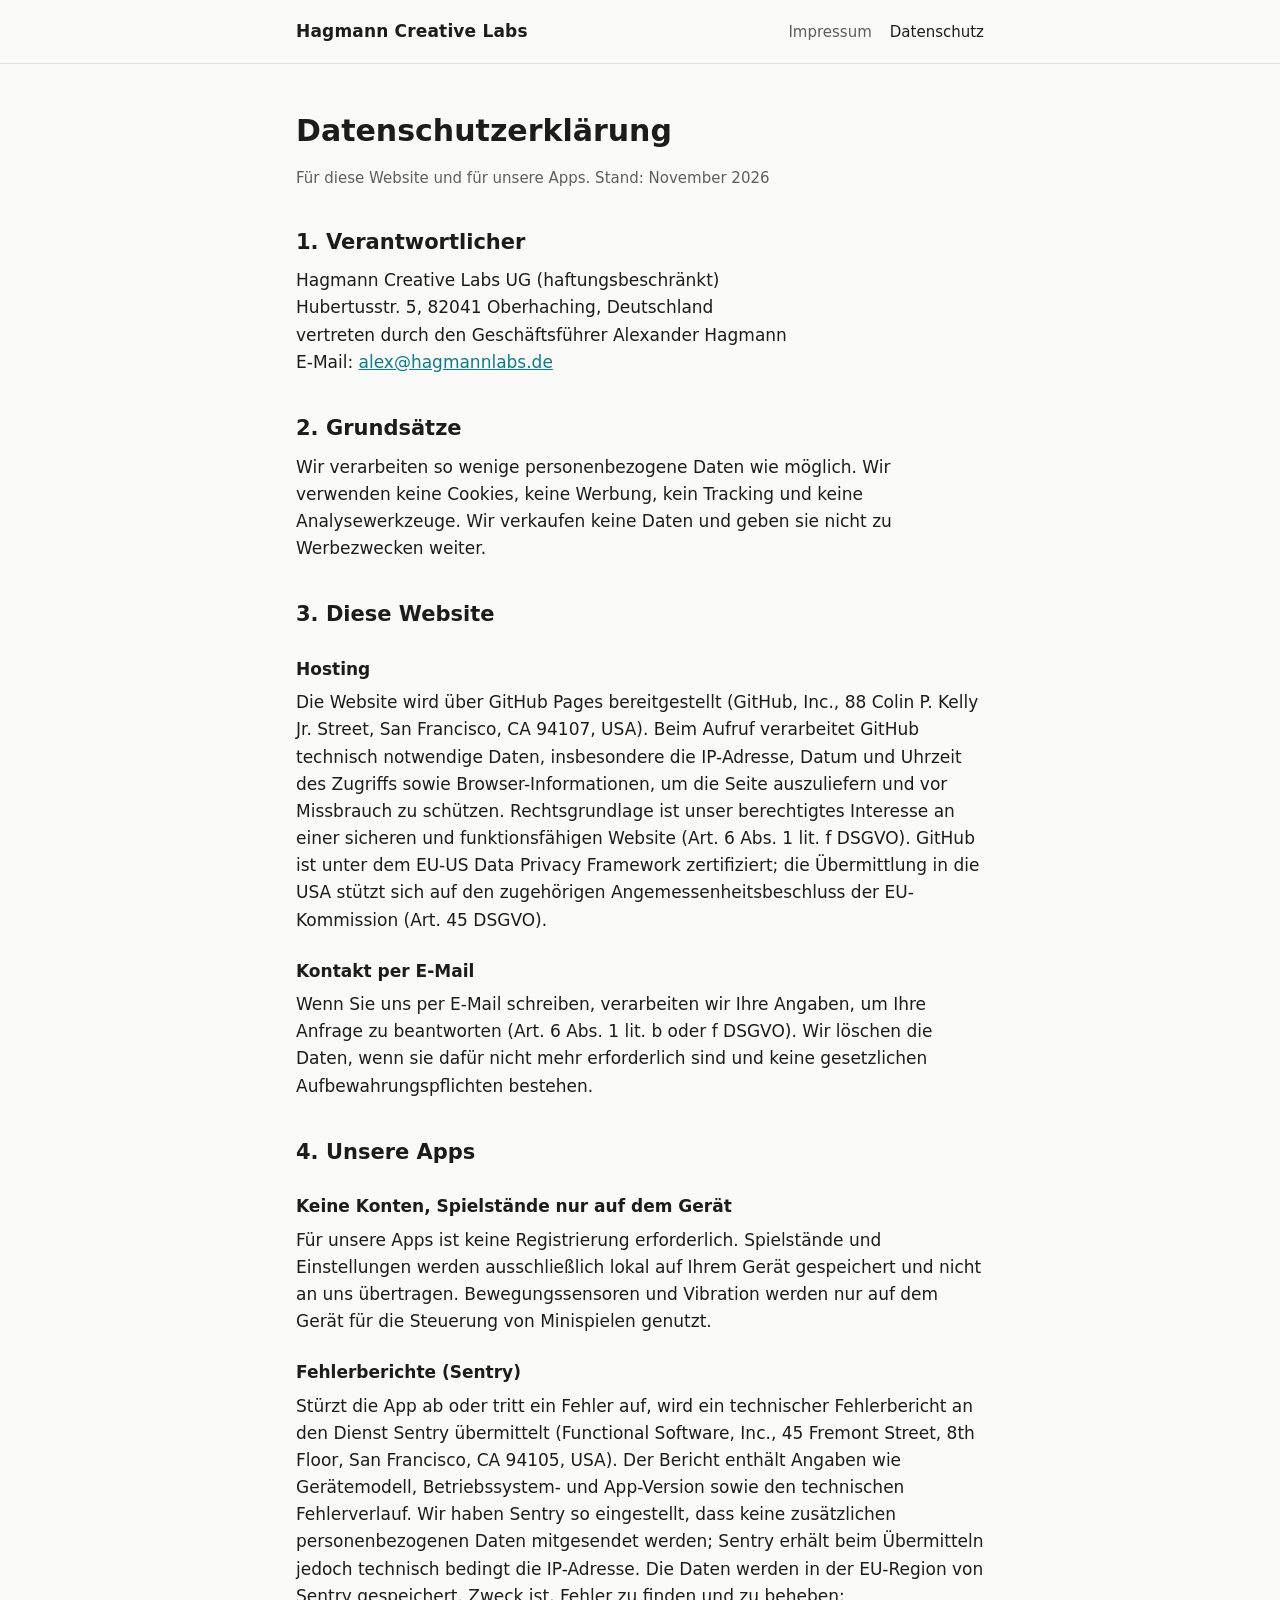
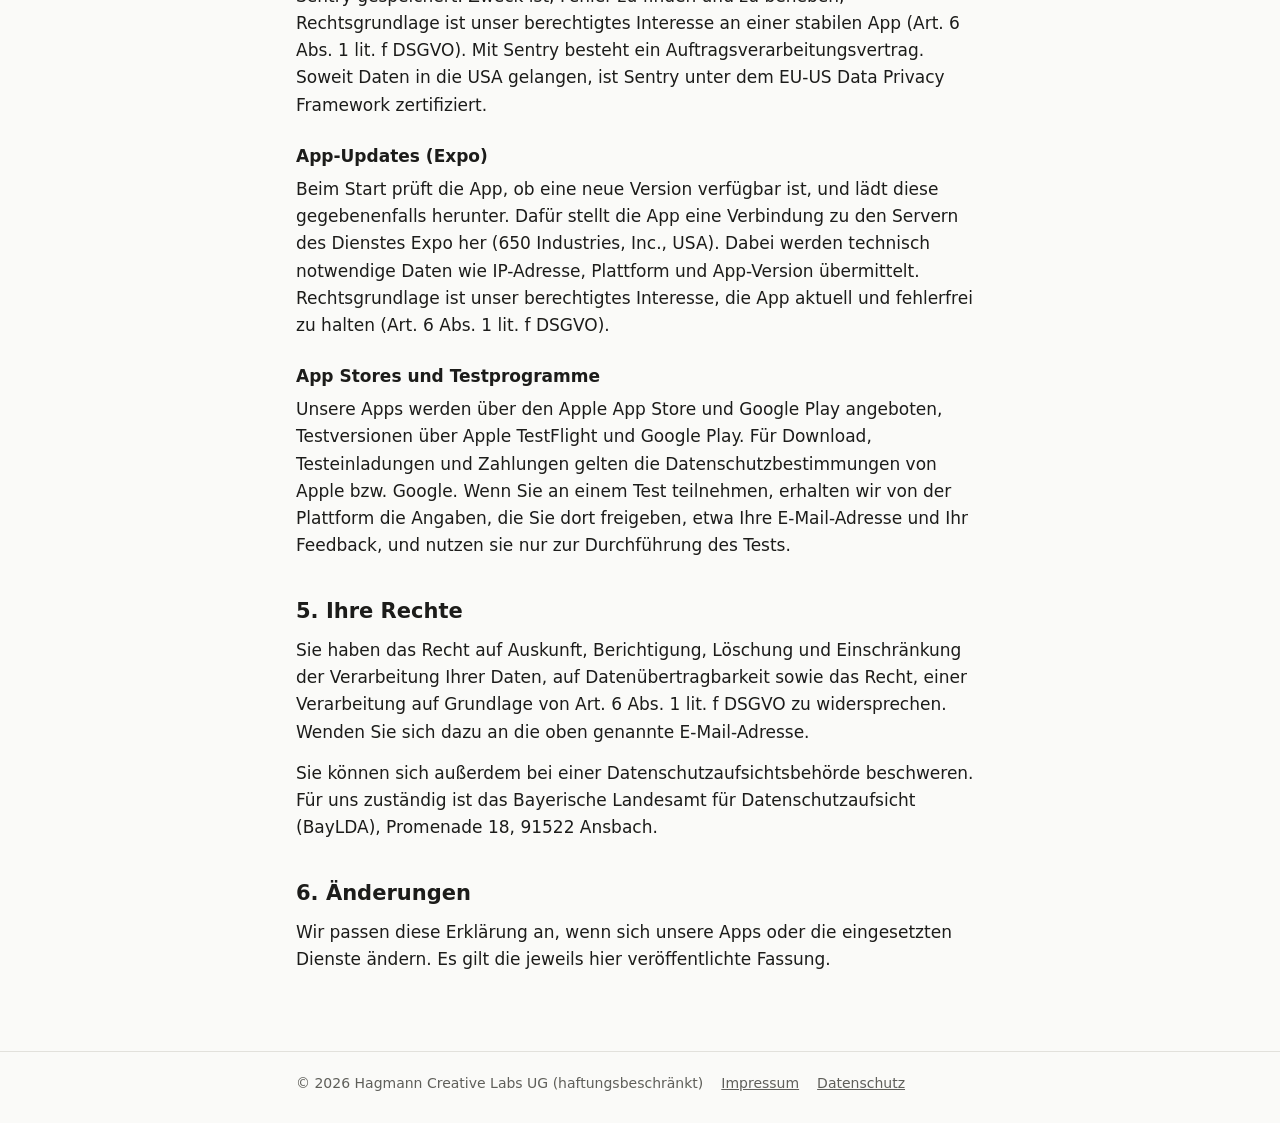
==== datenschutz.html @ 94f449f7 "Website: Startseite, Impressum, Datenschutz" ====
<!doctype html>
<html lang="de">
<head>
<meta charset="utf-8">
<meta name="viewport" content="width=device-width, initial-scale=1">
<title>Datenschutz – Hagmann Creative Labs</title>
<link rel="stylesheet" href="style.css">
</head>
<body>
<header><div class="wrap">
  <a class="brand" href="./">Hagmann Creative Labs</a>
  <nav><a href="impressum.html">Impressum</a><a href="datenschutz.html" aria-current="page">Datenschutz</a></nav>
</div></header>

<main><div class="wrap">
  <h1>Datenschutzerklärung</h1>
  <p class="muted">Für diese Website und für unsere Apps. Stand: November 2026</p>

  <h2>1. Verantwortlicher</h2>
  <address>
    Hagmann Creative Labs UG (haftungsbeschränkt)<br>
    Hubertusstr. 5, 82041 Oberhaching, Deutschland<br>
    vertreten durch den Geschäftsführer Alexander Hagmann<br>
    E-Mail: <a href="mailto:alex@hagmannlabs.de">alex@hagmannlabs.de</a>
  </address>

  <h2>2. Grundsätze</h2>
  <p>Wir verarbeiten so wenige personenbezogene Daten wie möglich. Wir verwenden keine Cookies, keine Werbung, kein Tracking und keine Analysewerkzeuge. Wir verkaufen keine Daten und geben sie nicht zu Werbezwecken weiter.</p>

  <h2>3. Diese Website</h2>
  <h3>Hosting</h3>
  <p>Die Website wird über GitHub Pages bereitgestellt (GitHub, Inc., 88 Colin P. Kelly Jr. Street, San Francisco, CA 94107, USA). Beim Aufruf verarbeitet GitHub technisch notwendige Daten, insbesondere die IP-Adresse, Datum und Uhrzeit des Zugriffs sowie Browser-Informationen, um die Seite auszuliefern und vor Missbrauch zu schützen. Rechtsgrundlage ist unser berechtigtes Interesse an einer sicheren und funktionsfähigen Website (Art. 6 Abs. 1 lit. f DSGVO). GitHub ist unter dem EU-US Data Privacy Framework zertifiziert; die Übermittlung in die USA stützt sich auf den zugehörigen Angemessenheitsbeschluss der EU-Kommission (Art. 45 DSGVO).</p>
  <h3>Kontakt per E-Mail</h3>
  <p>Wenn Sie uns per E-Mail schreiben, verarbeiten wir Ihre Angaben, um Ihre Anfrage zu beantworten (Art. 6 Abs. 1 lit. b oder f DSGVO). Wir löschen die Daten, wenn sie dafür nicht mehr erforderlich sind und keine gesetzlichen Aufbewahrungspflichten bestehen.</p>

  <h2>4. Unsere Apps</h2>
  <h3>Keine Konten, Spielstände nur auf dem Gerät</h3>
  <p>Für unsere Apps ist keine Registrierung erforderlich. Spielstände und Einstellungen werden ausschließlich lokal auf Ihrem Gerät gespeichert und nicht an uns übertragen. Bewegungssensoren und Vibration werden nur auf dem Gerät für die Steuerung von Minispielen genutzt.</p>
  <h3>Fehlerberichte (Sentry)</h3>
  <p>Stürzt die App ab oder tritt ein Fehler auf, wird ein technischer Fehlerbericht an den Dienst Sentry übermittelt (Functional Software, Inc., 45 Fremont Street, 8th Floor, San Francisco, CA 94105, USA). Der Bericht enthält Angaben wie Gerätemodell, Betriebssystem- und App-Version sowie den technischen Fehlerverlauf. Wir haben Sentry so eingestellt, dass keine zusätzlichen personenbezogenen Daten mitgesendet werden; Sentry erhält beim Übermitteln jedoch technisch bedingt die IP-Adresse. Die Daten werden in der EU-Region von Sentry gespeichert. Zweck ist, Fehler zu finden und zu beheben; Rechtsgrundlage ist unser berechtigtes Interesse an einer stabilen App (Art. 6 Abs. 1 lit. f DSGVO). Mit Sentry besteht ein Auftragsverarbeitungsvertrag. Soweit Daten in die USA gelangen, ist Sentry unter dem EU-US Data Privacy Framework zertifiziert.</p>
  <h3>App-Updates (Expo)</h3>
  <p>Beim Start prüft die App, ob eine neue Version verfügbar ist, und lädt diese gegebenenfalls herunter. Dafür stellt die App eine Verbindung zu den Servern des Dienstes Expo her (650 Industries, Inc., USA). Dabei werden technisch notwendige Daten wie IP-Adresse, Plattform und App-Version übermittelt. Rechtsgrundlage ist unser berechtigtes Interesse, die App aktuell und fehlerfrei zu halten (Art. 6 Abs. 1 lit. f DSGVO).</p>
  <h3>App Stores und Testprogramme</h3>
  <p>Unsere Apps werden über den Apple App Store und Google Play angeboten, Testversionen über Apple TestFlight und Google Play. Für Download, Testeinladungen und Zahlungen gelten die Datenschutzbestimmungen von Apple bzw. Google. Wenn Sie an einem Test teilnehmen, erhalten wir von der Plattform die Angaben, die Sie dort freigeben, etwa Ihre E-Mail-Adresse und Ihr Feedback, und nutzen sie nur zur Durchführung des Tests.</p>

  <h2>5. Ihre Rechte</h2>
  <p>Sie haben das Recht auf Auskunft, Berichtigung, Löschung und Einschränkung der Verarbeitung Ihrer Daten, auf Datenübertragbarkeit sowie das Recht, einer Verarbeitung auf Grundlage von Art. 6 Abs. 1 lit. f DSGVO zu widersprechen. Wenden Sie sich dazu an die oben genannte E-Mail-Adresse.</p>
  <p>Sie können sich außerdem bei einer Datenschutzaufsichtsbehörde beschweren. Für uns zuständig ist das Bayerische Landesamt für Datenschutzaufsicht (BayLDA), Promenade 18, 91522 Ansbach.</p>

  <h2>6. Änderungen</h2>
  <p>Wir passen diese Erklärung an, wenn sich unsere Apps oder die eingesetzten Dienste ändern. Es gilt die jeweils hier veröffentlichte Fassung.</p>
</div></main>

<footer><div class="wrap">
  <span>© 2026 Hagmann Creative Labs UG (haftungsbeschränkt)</span>
  <a href="impressum.html">Impressum</a>
  <a href="datenschutz.html">Datenschutz</a>
</div></footer>
</body>
</html>
---- style.css ----
:root {
  --bg: #fafaf8;
  --fg: #1c1c1a;
  --muted: #5f5f5a;
  --line: #e2e1dc;
  --accent: #0e7c86;
}
@media (prefers-color-scheme: dark) {
  :root {
    --bg: #141414;
    --fg: #ececea;
    --muted: #a3a39e;
    --line: #2c2c2a;
    --accent: #4fc3cc;
  }
}
* { box-sizing: border-box; }
html { -webkit-text-size-adjust: 100%; }
body {
  margin: 0;
  background: var(--bg);
  color: var(--fg);
  font-family: system-ui, -apple-system, "Segoe UI", Roboto, Helvetica, Arial, sans-serif;
  font-size: 17px;
  line-height: 1.6;
}
.wrap { max-width: 720px; margin: 0 auto; padding: 0 16px; }
header { border-bottom: 1px solid var(--line); }
header .wrap { display: flex; justify-content: space-between; align-items: center; gap: 16px; padding-top: 18px; padding-bottom: 18px; flex-wrap: wrap; }
.brand { font-weight: 700; color: var(--fg); text-decoration: none; letter-spacing: 0.01em; }
nav a { color: var(--muted); text-decoration: none; margin-left: 18px; font-size: 15px; }
nav a:first-child { margin-left: 0; }
nav a:hover, nav a[aria-current="page"] { color: var(--fg); }
main { padding: 48px 0 64px; }
h1 { font-size: 30px; line-height: 1.25; margin: 0 0 16px; }
h2 { font-size: 21px; margin: 36px 0 8px; }
h3 { font-size: 17px; margin: 24px 0 6px; }
p, ul { margin: 0 0 14px; }
ul { padding-left: 22px; }
a { color: var(--accent); }
.lead { font-size: 20px; color: var(--muted); max-width: 34em; }
.muted { color: var(--muted); font-size: 15px; }
footer { border-top: 1px solid var(--line); }
footer .wrap { padding-top: 20px; padding-bottom: 28px; color: var(--muted); font-size: 14px; display: flex; gap: 18px; flex-wrap: wrap; }
footer a { color: var(--muted); }
address { font-style: normal; }
@media (max-width: 560px) {
  header .wrap { flex-direction: column; align-items: flex-start; gap: 6px; }
  nav a { margin-left: 0; margin-right: 18px; }
  footer .wrap { flex-direction: column; gap: 6px; }
  h1 { font-size: 26px; }
}
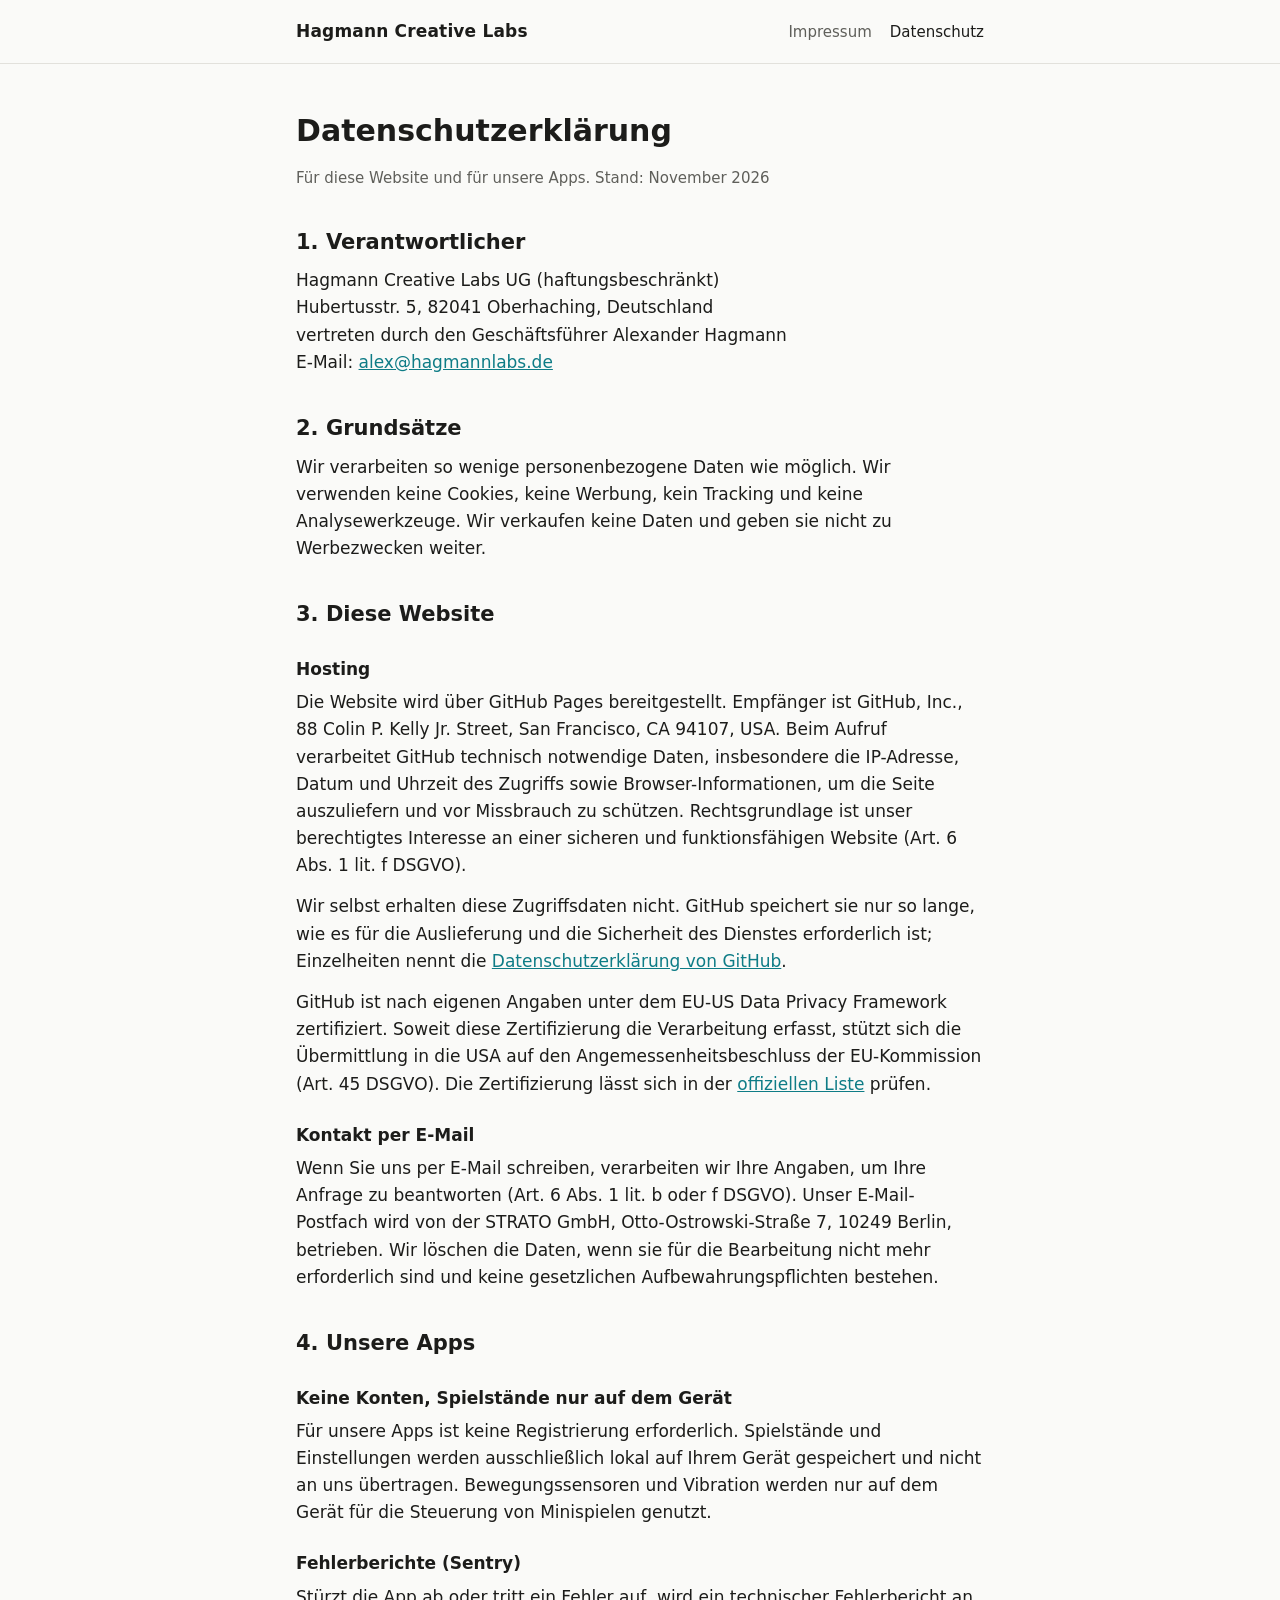
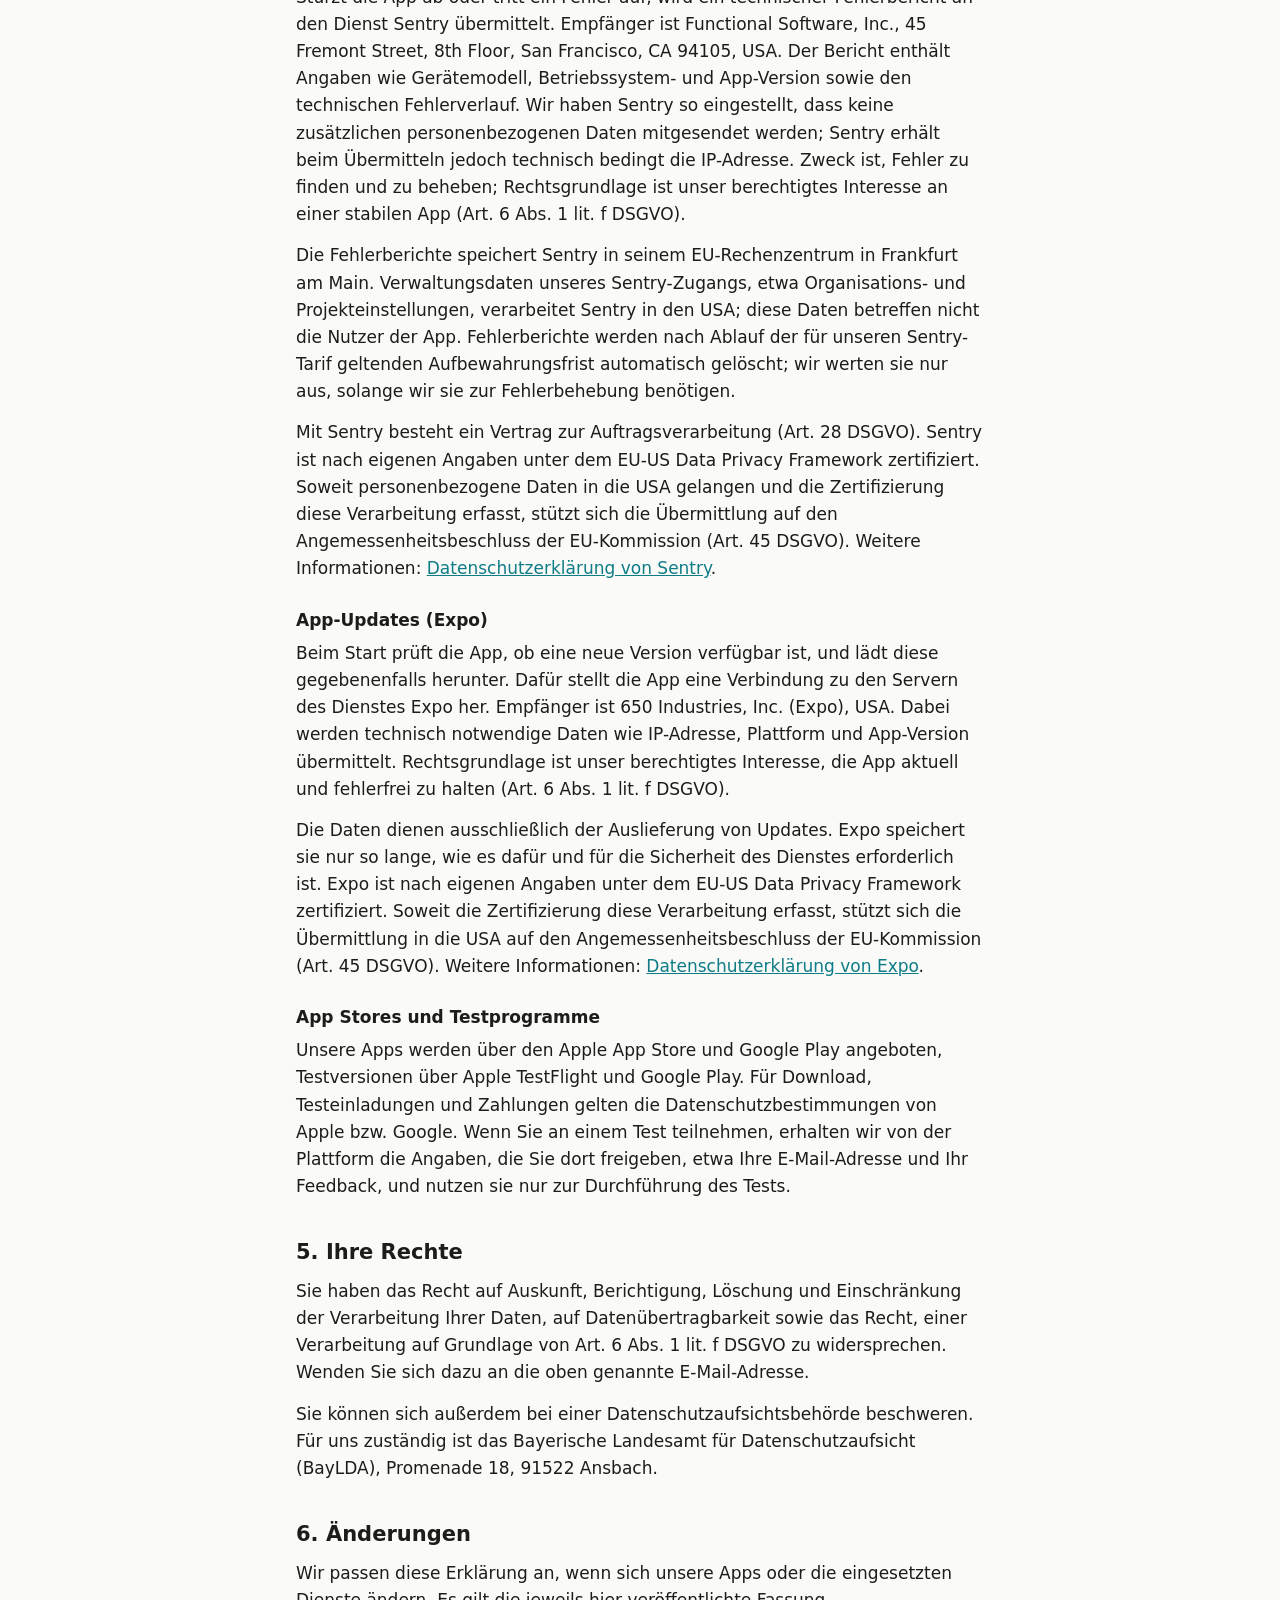
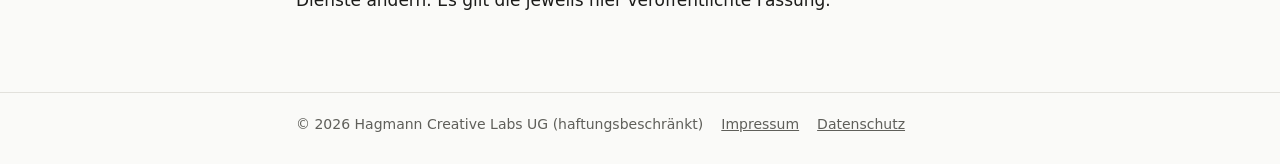
==== commit 830c7f35: "Datenschutz: Empfaenger, Speicherdauer, Sentry-EU-Region, Expo-Drittlandtransfer, E-Mail-Anbieter" ====
--- a/datenschutz.html
+++ b/datenschutz.html
@@ -29,17 +29,22 @@
 
   <h2>3. Diese Website</h2>
   <h3>Hosting</h3>
-  <p>Die Website wird über GitHub Pages bereitgestellt (GitHub, Inc., 88 Colin P. Kelly Jr. Street, San Francisco, CA 94107, USA). Beim Aufruf verarbeitet GitHub technisch notwendige Daten, insbesondere die IP-Adresse, Datum und Uhrzeit des Zugriffs sowie Browser-Informationen, um die Seite auszuliefern und vor Missbrauch zu schützen. Rechtsgrundlage ist unser berechtigtes Interesse an einer sicheren und funktionsfähigen Website (Art. 6 Abs. 1 lit. f DSGVO). GitHub ist unter dem EU-US Data Privacy Framework zertifiziert; die Übermittlung in die USA stützt sich auf den zugehörigen Angemessenheitsbeschluss der EU-Kommission (Art. 45 DSGVO).</p>
+  <p>Die Website wird über GitHub Pages bereitgestellt. Empfänger ist GitHub, Inc., 88 Colin P. Kelly Jr. Street, San Francisco, CA 94107, USA. Beim Aufruf verarbeitet GitHub technisch notwendige Daten, insbesondere die IP-Adresse, Datum und Uhrzeit des Zugriffs sowie Browser-Informationen, um die Seite auszuliefern und vor Missbrauch zu schützen. Rechtsgrundlage ist unser berechtigtes Interesse an einer sicheren und funktionsfähigen Website (Art. 6 Abs. 1 lit. f DSGVO).</p>
+  <p>Wir selbst erhalten diese Zugriffsdaten nicht. GitHub speichert sie nur so lange, wie es für die Auslieferung und die Sicherheit des Dienstes erforderlich ist; Einzelheiten nennt die <a href="https://docs.github.com/site-policy/privacy-policies/github-general-privacy-statement">Datenschutzerklärung von GitHub</a>.</p>
+  <p>GitHub ist nach eigenen Angaben unter dem EU-US Data Privacy Framework zertifiziert. Soweit diese Zertifizierung die Verarbeitung erfasst, stützt sich die Übermittlung in die USA auf den Angemessenheitsbeschluss der EU-Kommission (Art. 45 DSGVO). Die Zertifizierung lässt sich in der <a href="https://www.dataprivacyframework.gov/list">offiziellen Liste</a> prüfen.</p>
   <h3>Kontakt per E-Mail</h3>
-  <p>Wenn Sie uns per E-Mail schreiben, verarbeiten wir Ihre Angaben, um Ihre Anfrage zu beantworten (Art. 6 Abs. 1 lit. b oder f DSGVO). Wir löschen die Daten, wenn sie dafür nicht mehr erforderlich sind und keine gesetzlichen Aufbewahrungspflichten bestehen.</p>
+  <p>Wenn Sie uns per E-Mail schreiben, verarbeiten wir Ihre Angaben, um Ihre Anfrage zu beantworten (Art. 6 Abs. 1 lit. b oder f DSGVO). Unser E-Mail-Postfach wird von der STRATO GmbH, Otto-Ostrowski-Straße 7, 10249 Berlin, betrieben. Wir löschen die Daten, wenn sie für die Bearbeitung nicht mehr erforderlich sind und keine gesetzlichen Aufbewahrungspflichten bestehen.</p>
 
   <h2>4. Unsere Apps</h2>
   <h3>Keine Konten, Spielstände nur auf dem Gerät</h3>
   <p>Für unsere Apps ist keine Registrierung erforderlich. Spielstände und Einstellungen werden ausschließlich lokal auf Ihrem Gerät gespeichert und nicht an uns übertragen. Bewegungssensoren und Vibration werden nur auf dem Gerät für die Steuerung von Minispielen genutzt.</p>
   <h3>Fehlerberichte (Sentry)</h3>
-  <p>Stürzt die App ab oder tritt ein Fehler auf, wird ein technischer Fehlerbericht an den Dienst Sentry übermittelt (Functional Software, Inc., 45 Fremont Street, 8th Floor, San Francisco, CA 94105, USA). Der Bericht enthält Angaben wie Gerätemodell, Betriebssystem- und App-Version sowie den technischen Fehlerverlauf. Wir haben Sentry so eingestellt, dass keine zusätzlichen personenbezogenen Daten mitgesendet werden; Sentry erhält beim Übermitteln jedoch technisch bedingt die IP-Adresse. Die Daten werden in der EU-Region von Sentry gespeichert. Zweck ist, Fehler zu finden und zu beheben; Rechtsgrundlage ist unser berechtigtes Interesse an einer stabilen App (Art. 6 Abs. 1 lit. f DSGVO). Mit Sentry besteht ein Auftragsverarbeitungsvertrag. Soweit Daten in die USA gelangen, ist Sentry unter dem EU-US Data Privacy Framework zertifiziert.</p>
+  <p>Stürzt die App ab oder tritt ein Fehler auf, wird ein technischer Fehlerbericht an den Dienst Sentry übermittelt. Empfänger ist Functional Software, Inc., 45 Fremont Street, 8th Floor, San Francisco, CA 94105, USA. Der Bericht enthält Angaben wie Gerätemodell, Betriebssystem- und App-Version sowie den technischen Fehlerverlauf. Wir haben Sentry so eingestellt, dass keine zusätzlichen personenbezogenen Daten mitgesendet werden; Sentry erhält beim Übermitteln jedoch technisch bedingt die IP-Adresse. Zweck ist, Fehler zu finden und zu beheben; Rechtsgrundlage ist unser berechtigtes Interesse an einer stabilen App (Art. 6 Abs. 1 lit. f DSGVO).</p>
+  <p>Die Fehlerberichte speichert Sentry in seinem EU-Rechenzentrum in Frankfurt am Main. Verwaltungsdaten unseres Sentry-Zugangs, etwa Organisations- und Projekteinstellungen, verarbeitet Sentry in den USA; diese Daten betreffen nicht die Nutzer der App. Fehlerberichte werden nach Ablauf der für unseren Sentry-Tarif geltenden Aufbewahrungsfrist automatisch gelöscht; wir werten sie nur aus, solange wir sie zur Fehlerbehebung benötigen.</p>
+  <p>Mit Sentry besteht ein Vertrag zur Auftragsverarbeitung (Art. 28 DSGVO). Sentry ist nach eigenen Angaben unter dem EU-US Data Privacy Framework zertifiziert. Soweit personenbezogene Daten in die USA gelangen und die Zertifizierung diese Verarbeitung erfasst, stützt sich die Übermittlung auf den Angemessenheitsbeschluss der EU-Kommission (Art. 45 DSGVO). Weitere Informationen: <a href="https://sentry.io/privacy/">Datenschutzerklärung von Sentry</a>.</p>
   <h3>App-Updates (Expo)</h3>
-  <p>Beim Start prüft die App, ob eine neue Version verfügbar ist, und lädt diese gegebenenfalls herunter. Dafür stellt die App eine Verbindung zu den Servern des Dienstes Expo her (650 Industries, Inc., USA). Dabei werden technisch notwendige Daten wie IP-Adresse, Plattform und App-Version übermittelt. Rechtsgrundlage ist unser berechtigtes Interesse, die App aktuell und fehlerfrei zu halten (Art. 6 Abs. 1 lit. f DSGVO).</p>
+  <p>Beim Start prüft die App, ob eine neue Version verfügbar ist, und lädt diese gegebenenfalls herunter. Dafür stellt die App eine Verbindung zu den Servern des Dienstes Expo her. Empfänger ist 650 Industries, Inc. (Expo), USA. Dabei werden technisch notwendige Daten wie IP-Adresse, Plattform und App-Version übermittelt. Rechtsgrundlage ist unser berechtigtes Interesse, die App aktuell und fehlerfrei zu halten (Art. 6 Abs. 1 lit. f DSGVO).</p>
+  <p>Die Daten dienen ausschließlich der Auslieferung von Updates. Expo speichert sie nur so lange, wie es dafür und für die Sicherheit des Dienstes erforderlich ist. Expo ist nach eigenen Angaben unter dem EU-US Data Privacy Framework zertifiziert. Soweit die Zertifizierung diese Verarbeitung erfasst, stützt sich die Übermittlung in die USA auf den Angemessenheitsbeschluss der EU-Kommission (Art. 45 DSGVO). Weitere Informationen: <a href="https://expo.dev/privacy">Datenschutzerklärung von Expo</a>.</p>
   <h3>App Stores und Testprogramme</h3>
   <p>Unsere Apps werden über den Apple App Store und Google Play angeboten, Testversionen über Apple TestFlight und Google Play. Für Download, Testeinladungen und Zahlungen gelten die Datenschutzbestimmungen von Apple bzw. Google. Wenn Sie an einem Test teilnehmen, erhalten wir von der Plattform die Angaben, die Sie dort freigeben, etwa Ihre E-Mail-Adresse und Ihr Feedback, und nutzen sie nur zur Durchführung des Tests.</p>
 
